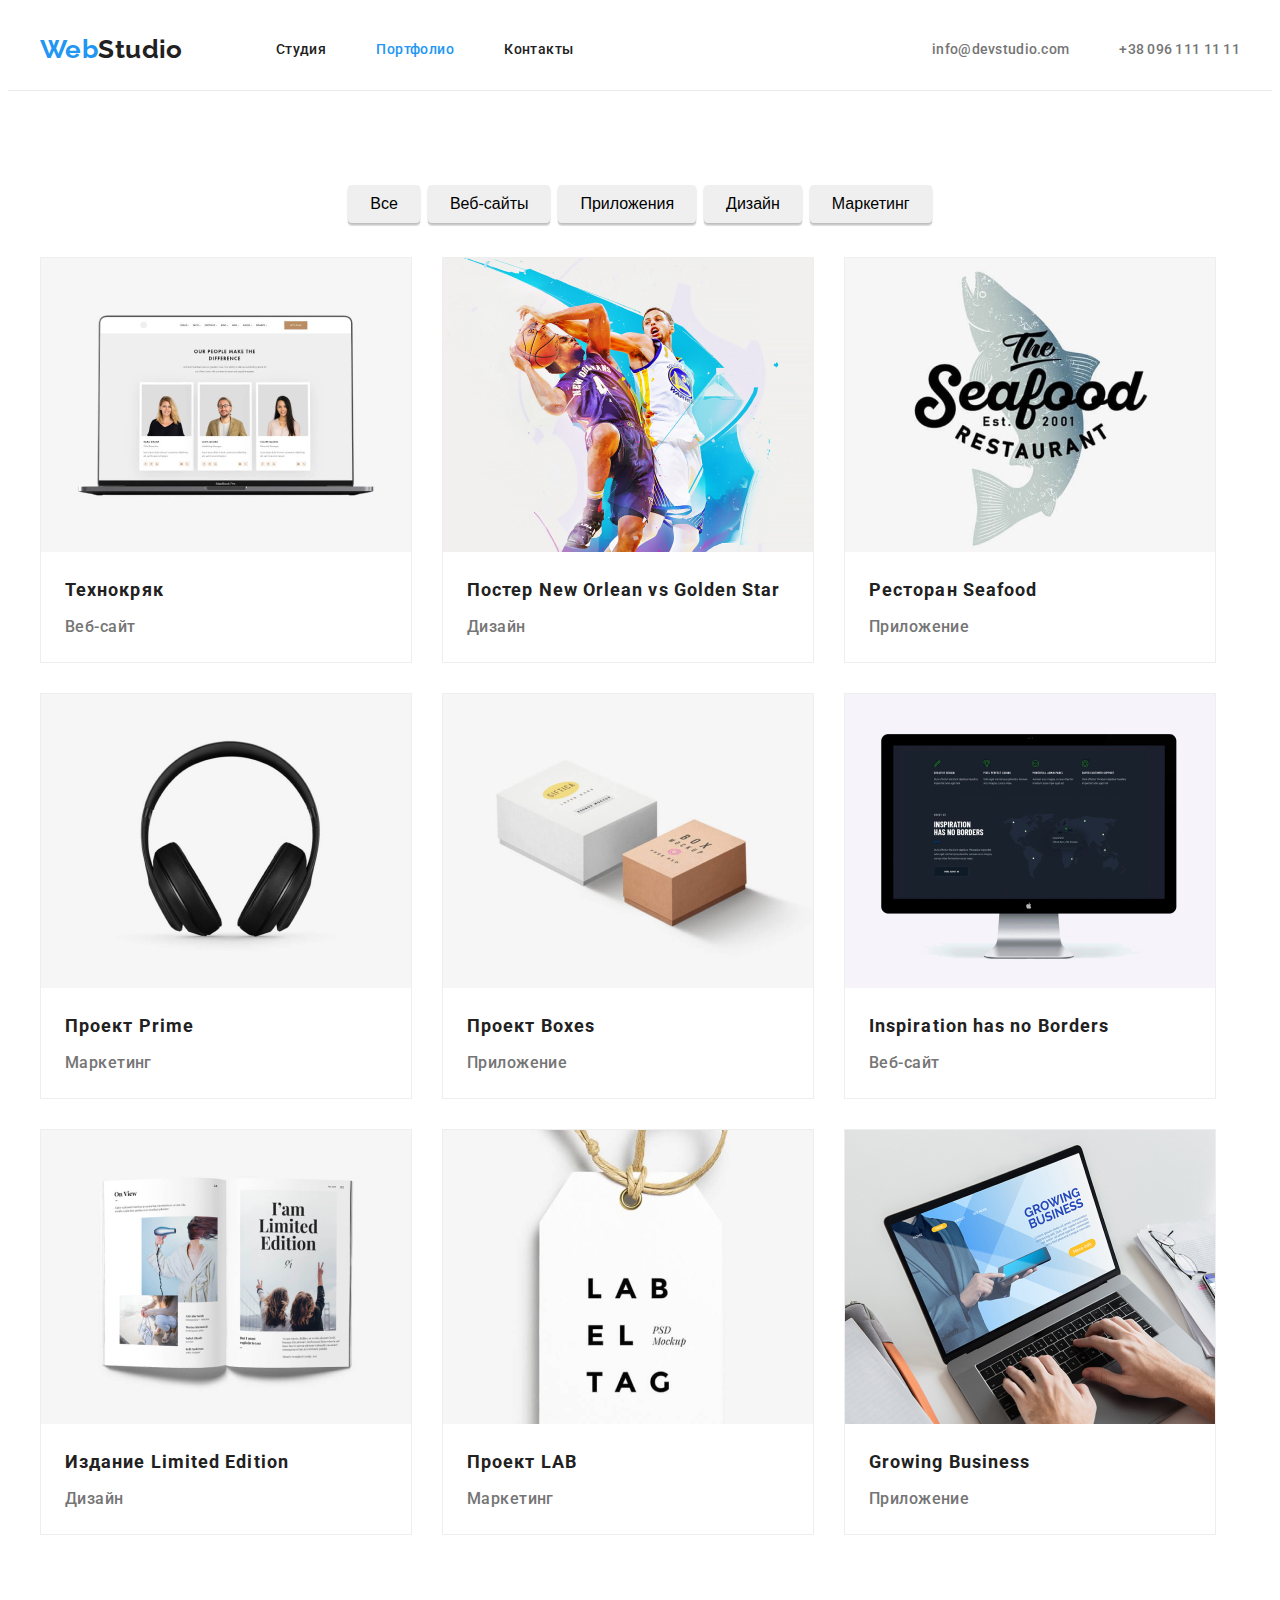
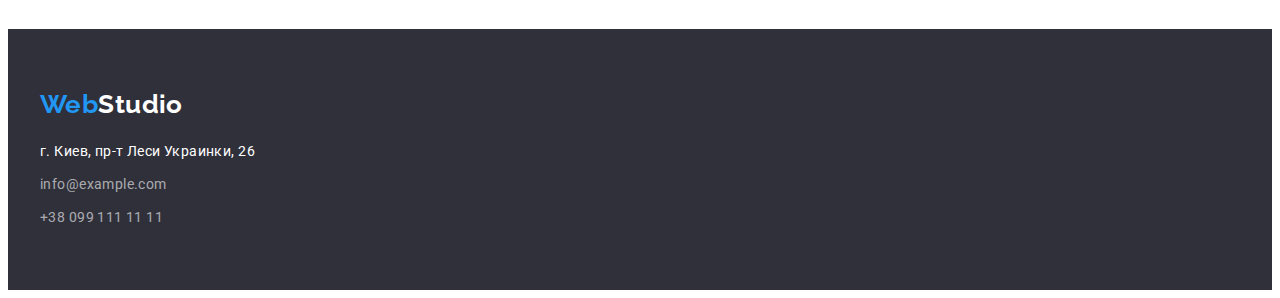
==== portfolio.html @ 08e3b954 "Add files via upload" ====
<!DOCTYPE html>
<html lang="en">

<head>
	<meta charset="UTF-8">
	<meta name="viewport" content="width=device-width, initial-scale=1.0">
	<title>Портфолио</title>
	<link rel="stylesheet" href="https://cdnjs.cloudflare.com/ajax/libs/modern-normalize/1.0.0/modern-normalize.min.css"
		integrity="sha512-ISS7cAi1PEhQ8jnbJpJZMd29NlhNj4AWYyLOSp2CE/CsHxTCu+r+t0D2yoJudVrd0/8fTVPUVDzY5Tvli75u/g=="
		crossorigin="anonymous" />
	<link rel="preconnect" href="https://fonts.gstatic.com">
	<link
		href="https://fonts.googleapis.com/css2?family=Raleway:wght@700;900&family=Roboto:wght@400;500;700;900&display=swap"
		rel="stylesheet">
	<link rel="stylesheet" href="./сss/styles.css">
</head>

<body>
	<!-- Шапка сайта -->
	<header class="header">
		<div class="container flex-cont">
			<nav class="navigation">
				<a class="logo" href="./index.html"> <span class="logo-accent">Web</span>Studio</a>
				<ul class="nav-list">
					<li class="item">
						<a href="./index.html">Студия</a>
					</li>
					<li class="item">
						<a class="current" href="./portfolio.html">Портфолио</a>
					</li>
					<li class="item">
						<a href="#contacts">Контакты</a>
					</li>
				</ul>
			</nav>
			<ul class="contacts-list">
				<li class="item"><a class="contacts" href="mailto:info@devstudio.com">info@devstudio.com</a></li>
				<li class="item"> <a class="contacts" href="tel:+380961111111">+38 096 111 11 11</a></li>
			</ul>
		</div>
	</header>
	<!-- //Шапка сайта -->

	<!-- секция кнопок и галерея -->
	<section class="gallery">
		<div class="container">
			<ul class="gallery-list">
				<li class="item"><button class="btn" type="button">Все</button></li>
				<li class="item"><button class="btn" type="button">Веб-сайты</button></li>
				<li class="item"><button class="btn" type="button">Приложения</button></li>
				<li class="item"><button class="btn" type="button">Дизайн</button></li>
				<li class="item"><button class="btn" type="button">Маркетинг</button></li>
			</ul>

			<ul class="project-list">
				<li class="item">
					<a class="project-link" href="">
						<img src="./img_portfolio/img-0.jpg" alt="галерея работ" width="370" height="294">
						<div class="project-description">
							<h3>Технокряк</h3>
							<p>Веб-сайт</p>
						</div>
					</a>
				</li>
				<li class="item">
					<a class="project-link" href="">
						<img src="./img_portfolio/img-1.jpg" alt="галерея работ" width="370" height="294">
						<div class="project-description">
							<h3>Постер New Orlean vs Golden Star</h3>
							<p>Дизайн</p>
						</div>
					</a>
				</li>
				<li class="item">
					<a class="project-link" href="">
						<img src="./img_portfolio/img-2.jpg" alt="галерея работ" width="370" height="294">
						<div class="project-description">
							<h3>Ресторан Seafood</h3>
							<p>Приложение</p>
						</div>
					</a>
				</li>
				<li class="item">
					<a class="project-link" href="">
						<img src="./img_portfolio/img-3.jpg" alt="галерея работ" width="370" height="294">
						<div class="project-description">
							<h3>Проект Prime</h3>
							<p>Маркетинг</p>
						</div>
					</a>
				</li>
				<li class="item">
					<a class="project-link" href="">
						<img src="./img_portfolio/img-4.jpg" alt="галерея работ" width="370" height="294">
						<div class="project-description">
							<h3>Проект Boxes</h3>
							<p>Приложение</p>
						</div>
					</a>
				</li>
				<li class="item">
					<a class="project-link" href="">
						<img src="./img_portfolio/img-5.jpg" alt="галерея работ" width="370" height="294">
						<div class="project-description">
							<h3>Inspiration has no Borders</h3>
							<p>Веб-сайт</p>
						</div>
					</a>
				</li>
				<li class="item">
					<a class="project-link" href="">
						<img src="./img_portfolio/img-6.jpg" alt="галерея работ" width="370" height="294">
						<div class="project-description">
							<h3>Издание Limited Edition</h3>
							<p>Дизайн</p>
						</div>
					</a>
				</li>
				<li class="item">
					<a class="project-link" href="">
						<img src="./img_portfolio/img-7.jpg" alt="галерея работ" width="370" height="294">
						<div class="project-description">
							<h3>Проект LAB</h3>
							<p>Маркетинг</p>
						</div>
					</a>
				</li>
				<li class="item">
					<a class="project-link" href="">
						<img src="./img_portfolio/img-8.jpg" alt="галерея работ" width="370" height="294">
						<div class="project-description">
							<h3>Growing Business</h3>
							<p>Приложение</p>
						</div>
					</a>
				</li>
			</ul>
		</div>
	</section>
	<!-- //секция кнопок и галерея -->

	<footer class="footer">
		<div class="container">
			<a class="logo" href="./index.html"><span class="logo-accent">Web</span>Studio</a>
			<address>
				г. Киев, пр-т Леси Украинки, 26
			</address>
			<ul class="footer-list">
				<li class="item">
					<a id="contacts" class="contacts-ftr" href="mailto:info@example.com">info@example.com</a>
				</li>
				<li class="item">
					<a class="contacts-ftr" href="tel:+380991111111">+38 099 111 11 11</a>
				</li>
			</ul>
		</div>
	</footer>
</body>

</html>
---- сss/styles.css ----
/* Используемые шрифты  */
/* font-family: "Raleway", sans-serif; */
/* font-family: "Roboto", sans-serif; */

/* Используемые цвета */
/* color: #2196F3; */
/* color: #212121; */
/* color: #757575; */
/* color: rgba(255, 255, 255, 0.6); */
/* background-color:  #2f303a */
/* #eeeeee */
/* #ececec */

:root {
  --main-dark-color: #212121;
  --second-dark-color: #757575;
  --accent-color: #2196f3;
  --contacts-color-footer: rgba(255, 255, 255, 0.6);
  --main-font: "Roboto", sans-serif;
  --second-font: "Raleway", sans-serif;
  --hero-background-color: #2f303a;
  --white-color: #ffffff;
  --background-team-section: #f5f4fa;
  --container-border: #eeeeee;
  --header-border: #ececec;
}

body {
  font-family: var(--main-font);
  font-weight: 400;
  font-size: 14px;
  line-height: 1.1428;
  letter-spacing: 0.03em;
  color: var(--main-dark-color);
}

ul {
  list-style: none;
  padding: 0;
  margin: 0;
}

img {
  display: block;
  max-width: 100%;
  height: auto;
}

a {
  display: block;
  text-decoration: none;
  color: var(--main-dark-color);
  font-weight: 500;
}

a:hover:not(.logo):not(.project-link),
a:focus:not(.logo):not(.project-link) {
  color: var(--accent-color);
}

.logo-accent {
  color: var(--accent-color);
}

.logo {
  font-family: var(--second-font);
  font-weight: 700;
  font-size: 26px;
  line-height: 1.19;
}

.footer .logo {
  margin-bottom: 20px;
  color: var(--white-color);
}

/* Основной контейнер */
.container {
  width: 1200px;
  padding-left: 15px;
  padding-right: 15px;
  margin-left: auto;
  margin-right: auto;
}

.header {
  border-bottom: 1px solid var(--header-border);
}

.flex-cont {
  display: flex;
  justify-content: space-between;
}

.navigation {
  display: flex;
  align-items: center;
}

.nav-list {
  display: flex;
  margin-left: 93px;
}

/* для удобства наведения курсора */
.nav-list .item a {
  padding-top: 33px;
  padding-bottom: 33px;
}

.nav-list .item + .item {
  margin-left: 50px;
}

.contacts {
  font-weight: 500;
  letter-spacing: 0.02em;
  color: var(--second-dark-color);
}

.contacts-list {
  display: flex;
  align-items: center;
}

.contacts-list .item a {
  padding-top: 33px;
  padding-bottom: 33px;
}

.contacts-list .item + .item {
  margin-left: 50px;
}

.current {
  color: var(--accent-color);
}

h1 {
  font-weight: 900;
  font-size: 44px;
  line-height: 1.36;
  letter-spacing: 0.06em;
  text-transform: uppercase;
  color: var(--white-color);

  margin-top: 0;
  margin-bottom: 30px;
}

h2 {
  font-weight: 700;
  font-size: 36px;
  line-height: 1.167;
  text-align: center;

  margin-top: 0;
  margin-bottom: 50px;
}

.hero-banner {
  background-color: var(--hero-background-color);
  text-align: center;
  display: flex;
  justify-content: center;
  align-items: center;
  padding-top: 200px;
  padding-bottom: 200px;
}

.div-hero {
  width: 696px;
}

.hero-btn {
  border-style: none;
  box-shadow: 0px 4px 4px rgba(0, 0, 0, 0.15);
  border-radius: 4px;
  background-color: var(--accent-color);
  color: var(--white-color);
  padding: 10px 32px;
  cursor: pointer;

  font-weight: bold;
  font-size: 16px;
  line-height: 1.875;
  align-items: center;
  letter-spacing: 0.06em;
}

.feature {
  padding-top: 94px;
  padding-bottom: 94px;
}

.feature-list {
  display: flex;
  justify-content: space-between;
}

.feature-list .item {
  max-width: 270px;
}

.feature-list h3 {
  font-size: 14px;
  font-weight: 700;
  text-transform: uppercase;

  margin-top: 0;
  margin-bottom: 10px;
  color: var(--main-dark-color);
}

.feature-list p {
  margin: 0;
  line-height: 1.71;
  color: var(--second-dark-color);
}

.business {
  padding-bottom: 94px;
}

.business-list {
  display: flex;
  justify-content: space-between;
}

.business-list .item {
  width: 370px;
}

.team {
  padding-top: 94px;
  padding-bottom: 94px;
  background-color: var(--background-team-section);
}

.team-list {
  display: flex;
  flex-wrap: wrap;
  justify-content: space-between;
}

.team-list .item {
  width: 270px;
  background: var(--white-color);
  box-shadow: 0px 1px 3px rgba(0, 0, 0, 0.12), 0px 1px 1px rgba(0, 0, 0, 0.14),
    0px 2px 1px rgba(0, 0, 0, 0.2);
  border-radius: 0px 0px 4px 4px;
}

.member-description {
  padding: 30px 0;
}

.team-list h3 {
  font-weight: 500;
  font-size: 16px;
  line-height: 1.187;

  text-align: center;
  margin-top: 0;
  margin-bottom: 10px;
}

.team-list p {
  font-size: 16px;
  line-height: 1.187;
  text-align: center;
  color: var(--second-dark-color);
  margin: 0;
}

.gallery {
  padding-top: 94px;
  padding-bottom: 94px;
}

.gallery-list {
  display: flex;
  justify-content: center;
  margin-bottom: 34px;
}

.gallery-list .item + .item {
  margin-left: 8px;
}

.btn {
  font-weight: 500;
  font-size: 16px;
  line-height: 1.62;

  padding: 6px 22px;
  border-style: none;
  box-shadow: 0px 3px 1px rgba(0, 0, 0, 0.1), 0px 1px 2px rgba(0, 0, 0, 0.08),
    0px 2px 2px rgba(0, 0, 0, 0.12);
  border-radius: 4px;
}
.btn:hover,
.btn:focus {
  background-color: var(--accent-color);
  color: var(--white-color);
  cursor: pointer;
}

.project-list {
  display: flex;
  flex-wrap: wrap;
  /* justify-content: space-between; */
}

.project-list .item {
  max-width: 370px;
  width: calc((100%-60px) / 3);
  background: var(--white-color);
  border: 1px solid var(--container-border);
  margin-right: 30px;
  margin-bottom: 30px;
}

.project-list .item:nth-child(3n) {
  margin-right: 0;
}

.project-list .item:nth-last-child(-n + 3) {
  margin-bottom: 0;
}

.project-description {
  padding: 20px 24px;
}

.project-list .item h3 {
  font-weight: 700;
  font-size: 18px;
  line-height: 2;
  letter-spacing: 0.06em;
  margin-top: 0;
  margin-bottom: 4px;
}

.project-list .item p {
  font-size: 16px;
  line-height: 1.875;
  color: var(--second-dark-color);
  margin: 0;
}

address {
  /* убирает курсив адреса */
  font-style: normal;

  line-height: 1.71;
  color: var(--white-color);
}

.footer {
  padding-top: 60px;
  padding-bottom: 60px;
  background-color: var(--hero-background-color);
}

.footer address {
  margin-bottom: 9px;
}

.footer-list .item:not(:last-child) {
  margin-bottom: 9px;
}

.contacts-ftr {
  font-weight: 400;
  color: var(--contacts-color-footer);
  line-height: 1.714;
}
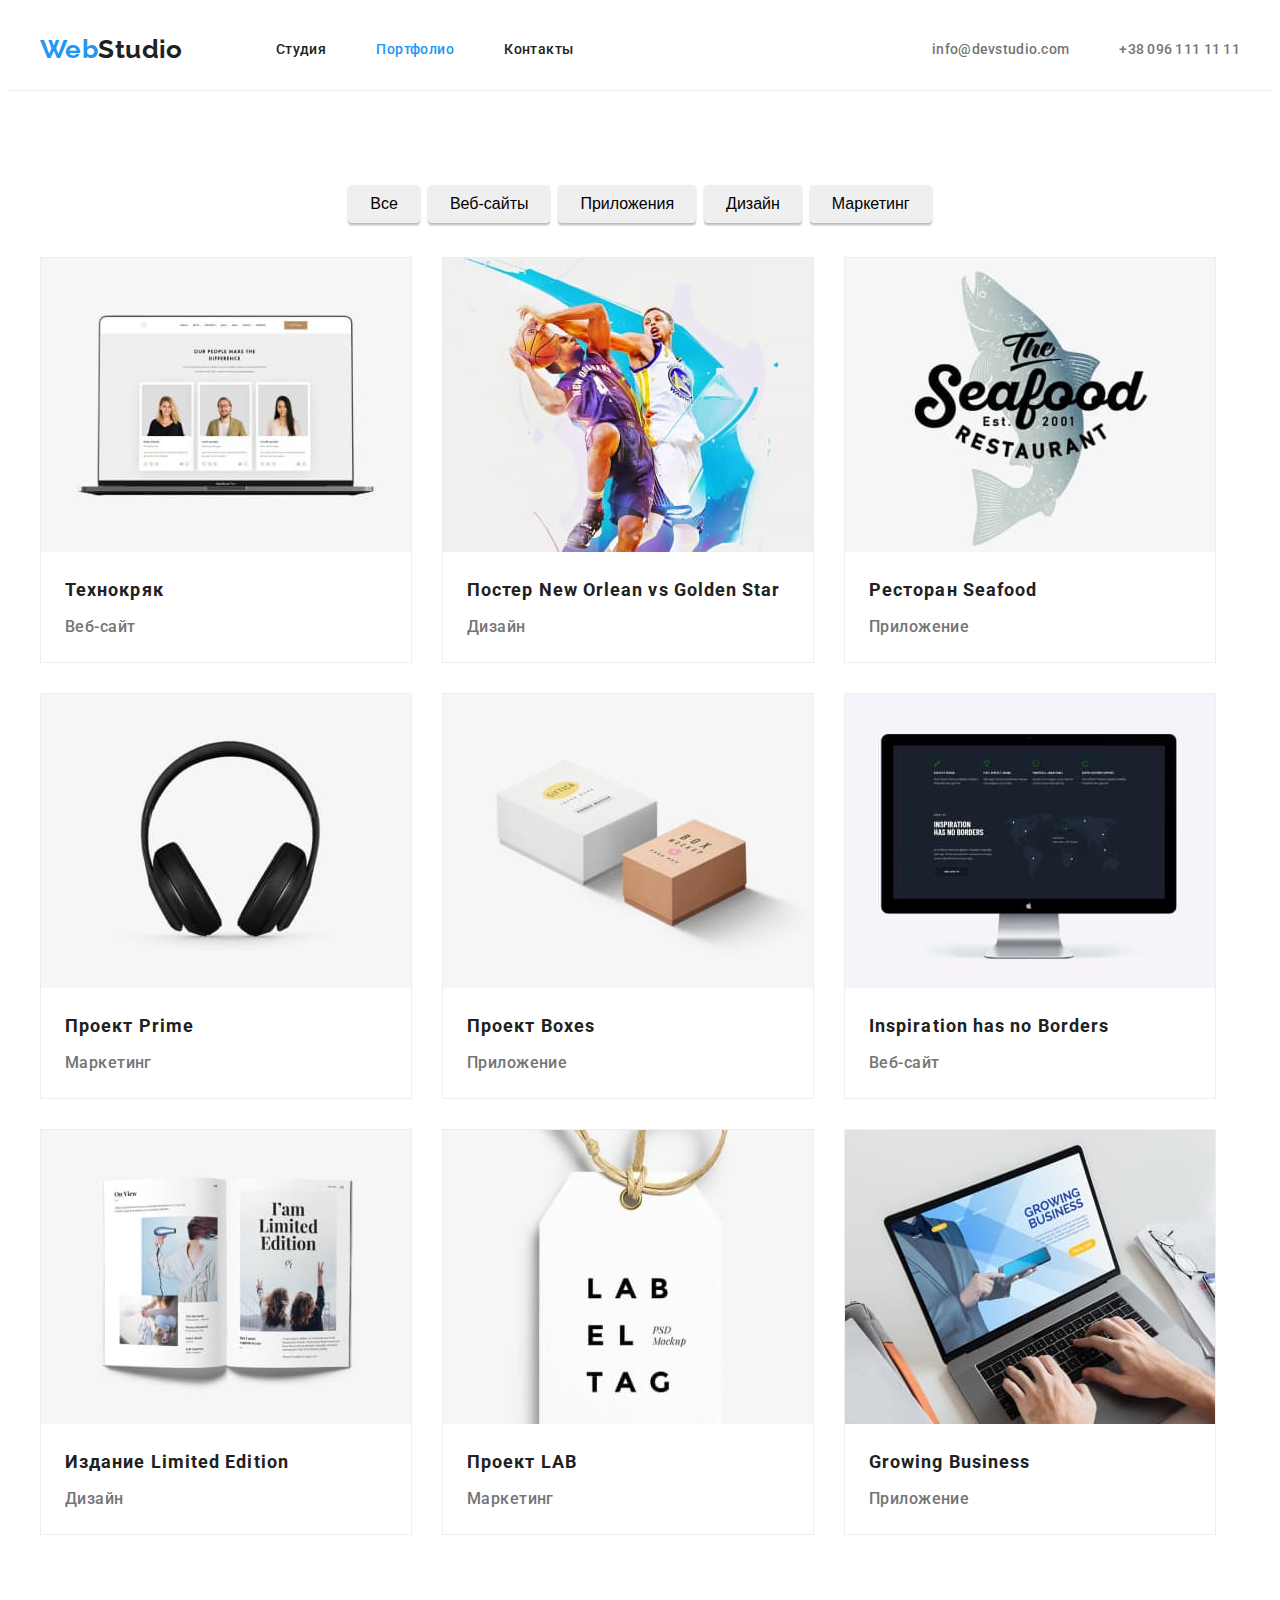
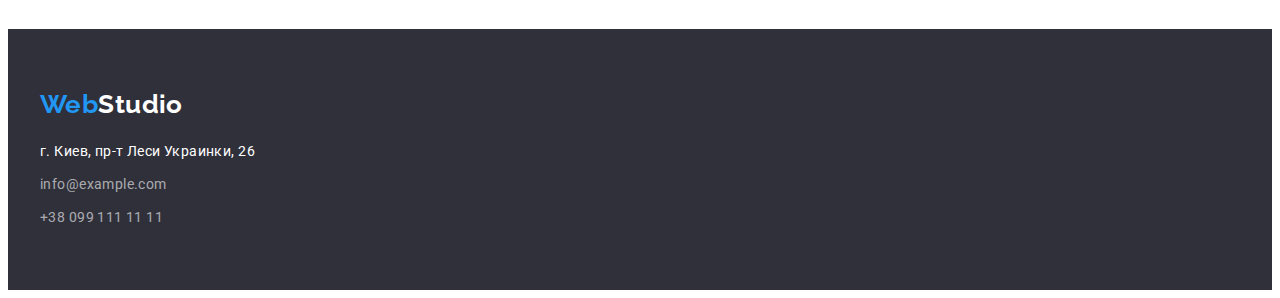
==== commit 293014a4: "Работа с иконками" ====
--- a/portfolio.html
+++ b/portfolio.html
@@ -55,7 +55,7 @@
 			<ul class="project-list">
 				<li class="item">
 					<a class="project-link" href="">
-						<img src="./img_portfolio/img-0.jpg" alt="галерея работ" width="370" height="294">
+						<img src="./img_portfolio/img1.jpg" alt="галерея работ" width="370" height="294">
 						<div class="project-description">
 							<h3>Технокряк</h3>
 							<p>Веб-сайт</p>
@@ -64,7 +64,7 @@
 				</li>
 				<li class="item">
 					<a class="project-link" href="">
-						<img src="./img_portfolio/img-1.jpg" alt="галерея работ" width="370" height="294">
+						<img src="./img_portfolio/img2.jpg" alt="галерея работ" width="370" height="294">
 						<div class="project-description">
 							<h3>Постер New Orlean vs Golden Star</h3>
 							<p>Дизайн</p>
@@ -73,7 +73,7 @@
 				</li>
 				<li class="item">
 					<a class="project-link" href="">
-						<img src="./img_portfolio/img-2.jpg" alt="галерея работ" width="370" height="294">
+						<img src="./img_portfolio/img3.jpg" alt="галерея работ" width="370" height="294">
 						<div class="project-description">
 							<h3>Ресторан Seafood</h3>
 							<p>Приложение</p>
@@ -82,7 +82,7 @@
 				</li>
 				<li class="item">
 					<a class="project-link" href="">
-						<img src="./img_portfolio/img-3.jpg" alt="галерея работ" width="370" height="294">
+						<img src="./img_portfolio/img4.jpg" alt="галерея работ" width="370" height="294">
 						<div class="project-description">
 							<h3>Проект Prime</h3>
 							<p>Маркетинг</p>
@@ -91,7 +91,7 @@
 				</li>
 				<li class="item">
 					<a class="project-link" href="">
-						<img src="./img_portfolio/img-4.jpg" alt="галерея работ" width="370" height="294">
+						<img src="./img_portfolio/img5.jpg" alt="галерея работ" width="370" height="294">
 						<div class="project-description">
 							<h3>Проект Boxes</h3>
 							<p>Приложение</p>
@@ -100,7 +100,7 @@
 				</li>
 				<li class="item">
 					<a class="project-link" href="">
-						<img src="./img_portfolio/img-5.jpg" alt="галерея работ" width="370" height="294">
+						<img src="./img_portfolio/img6.jpg" alt="галерея работ" width="370" height="294">
 						<div class="project-description">
 							<h3>Inspiration has no Borders</h3>
 							<p>Веб-сайт</p>
@@ -109,7 +109,7 @@
 				</li>
 				<li class="item">
 					<a class="project-link" href="">
-						<img src="./img_portfolio/img-6.jpg" alt="галерея работ" width="370" height="294">
+						<img src="./img_portfolio/img7.jpg" alt="галерея работ" width="370" height="294">
 						<div class="project-description">
 							<h3>Издание Limited Edition</h3>
 							<p>Дизайн</p>
@@ -118,7 +118,7 @@
 				</li>
 				<li class="item">
 					<a class="project-link" href="">
-						<img src="./img_portfolio/img-7.jpg" alt="галерея работ" width="370" height="294">
+						<img src="./img_portfolio/img8.jpg" alt="галерея работ" width="370" height="294">
 						<div class="project-description">
 							<h3>Проект LAB</h3>
 							<p>Маркетинг</p>
@@ -127,7 +127,7 @@
 				</li>
 				<li class="item">
 					<a class="project-link" href="">
-						<img src="./img_portfolio/img-8.jpg" alt="галерея работ" width="370" height="294">
+						<img src="./img_portfolio/img9.jpg" alt="галерея работ" width="370" height="294">
 						<div class="project-description">
 							<h3>Growing Business</h3>
 							<p>Приложение</p>
--- a/сss/styles.css
+++ b/сss/styles.css
@@ -10,6 +10,7 @@
 /* background-color:  #2f303a */
 /* #eeeeee */
 /* #ececec */
+/* rgba(47, 48, 58, 0.4); */
 
 :root {
   --main-dark-color: #212121;
@@ -23,6 +24,7 @@
   --background-team-section: #f5f4fa;
   --container-border: #eeeeee;
   --header-border: #ececec;
+  --overlay-color: rgba(47, 48, 58, 0.4);
 }
 
 body {
@@ -128,6 +130,10 @@
   padding-bottom: 33px;
 }
 
+.contacts-list .item svg {
+  margin-right: 10px;
+}
+
 .contacts-list .item + .item {
   margin-left: 50px;
 }
@@ -159,13 +165,21 @@
 }
 
 .hero-banner {
-  background-color: var(--hero-background-color);
+  display: flex;
   text-align: center;
-  display: flex;
   justify-content: center;
   align-items: center;
-  padding-top: 200px;
-  padding-bottom: 200px;
+
+  background-color: var(--hero-background-color);
+  height: 600px;
+  max-width: 1600px;
+  margin-left: auto;
+  margin-right: auto;
+}
+
+.overlay {
+  background-image: linear-gradient(var(--overlay-color), var(--overlay-color)),
+    url(../img/Img-hero-banner.jpg);
 }
 
 .div-hero {
@@ -218,6 +232,14 @@
   color: var(--second-dark-color);
 }
 
+/* Иконка спрайта svg */
+.icon-feature {
+  width: 270px;
+  height: 70px;
+  background-color: var(--background-team-section);
+  margin-bottom: 30px;
+}
+
 .business {
   padding-bottom: 94px;
 }
@@ -270,7 +292,43 @@
   line-height: 1.187;
   text-align: center;
   color: var(--second-dark-color);
-  margin: 0;
+  margin-top: 0;
+  margin-bottom: 16px;
+}
+
+.social-team-list {
+  display: flex;
+  justify-content: center;
+}
+
+.social-team-link {
+  display: flex;
+  justify-content: center;
+  align-items: center;
+  width: 44px;
+  height: 44px;
+  border-radius: 50%;
+}
+
+.social-team-list li + li {
+  margin-left: 10px;
+}
+
+.social-team-link:hover {
+  background-color: var(--accent-color);
+}
+
+.icon-social-team {
+  width: 20px;
+  height: 20px;
+}
+
+.icon-social-team {
+  fill: #afb1b8;
+}
+
+.icon-social-team:hover {
+  fill: var(--white-color);
 }
 
 .gallery {
@@ -321,6 +379,11 @@
   margin-bottom: 30px;
 }
 
+.project-list .item:hover {
+  box-shadow: 0px 1px 1px rgba(0, 0, 0, 0.12), 0px 4px 4px rgba(0, 0, 0, 0.06),
+    1px 4px 6px rgba(0, 0, 0, 0.16);
+}
+
 .project-list .item:nth-child(3n) {
   margin-right: 0;
 }
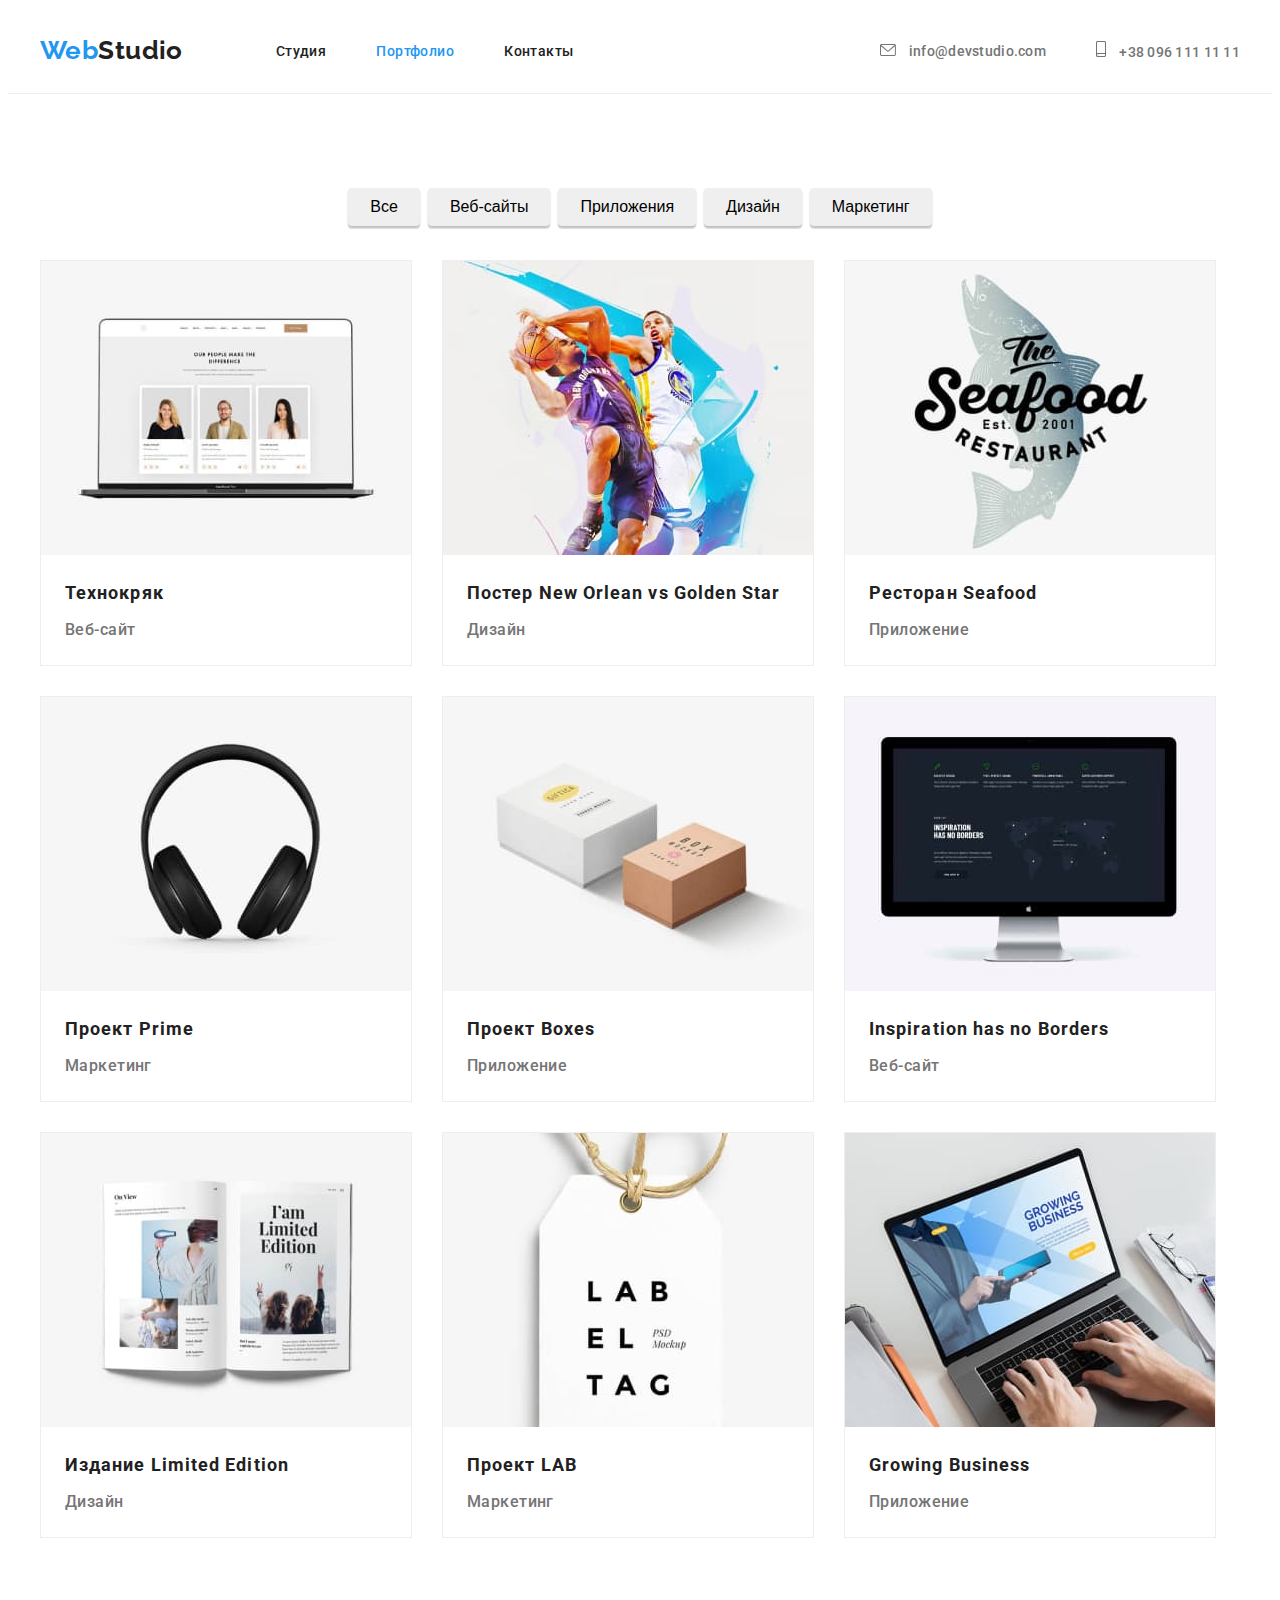
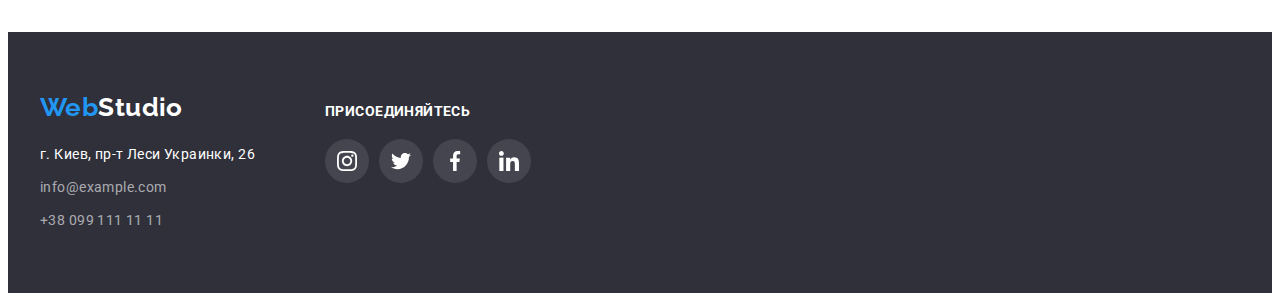
==== commit e0e61de2: "работа с svg" ====
--- a/portfolio.html
+++ b/portfolio.html
@@ -34,8 +34,22 @@
 				</ul>
 			</nav>
 			<ul class="contacts-list">
-				<li class="item"><a class="contacts" href="mailto:info@devstudio.com">info@devstudio.com</a></li>
-				<li class="item"> <a class="contacts" href="tel:+380961111111">+38 096 111 11 11</a></li>
+				<li class="item">
+					<a class="contacts" href="mailto:info@devstudio.com">
+						<svg width="16" , height="12">
+							<use href="./img/symbol-defs.svg#icon-envelope"></use>
+						</svg>
+						info@devstudio.com
+					</a>
+				</li>
+				<li class="item">
+					<a class="contacts" href="tel:+380961111111">
+						<svg width="10" , height="16">
+							<use href="./img/symbol-defs.svg#icon-smartphone"></use>
+						</svg>
+						+38 096 111 11 11
+					</a>
+				</li>
 			</ul>
 		</div>
 	</header>
@@ -141,18 +155,53 @@
 
 	<footer class="footer">
 		<div class="container">
-			<a class="logo" href="./index.html"><span class="logo-accent">Web</span>Studio</a>
-			<address>
-				г. Киев, пр-т Леси Украинки, 26
-			</address>
-			<ul class="footer-list">
-				<li class="item">
-					<a id="contacts" class="contacts-ftr" href="mailto:info@example.com">info@example.com</a>
-				</li>
-				<li class="item">
-					<a class="contacts-ftr" href="tel:+380991111111">+38 099 111 11 11</a>
-				</li>
-			</ul>
+			<div class="left-side">
+				<a class="logo" href="./index.html"><span class="logo-accent">Web</span>Studio</a>
+				<address>
+					г. Киев, пр-т Леси Украинки, 26
+				</address>
+				<ul class="footer-list">
+					<li class="item">
+						<a id="contacts" class="contacts-ftr" href="mailto:info@example.com">info@example.com</a>
+					</li>
+					<li class="item">
+						<a class="contacts-ftr" href="tel:+380991111111">+38 099 111 11 11</a>
+					</li>
+				</ul>
+			</div>
+			<div class="right-side">
+				<h3>Присоединяйтесь</h3>
+				<ul class="social-list">
+					<li>
+						<a class="footer-social-link" href="">
+							<svg class="instagram">
+								<use href="./img/symbol-defs.svg#icon-instagram"></use>
+							</svg>
+						</a>
+					</li>
+					<li>
+						<a class="footer-social-link" href="">
+							<svg class="twitter">
+								<use href="./img/symbol-defs.svg#icon-twitter"></use>
+							</svg>
+						</a>
+					</li>
+					<li>
+						<a class="footer-social-link" href="">
+							<svg class="facebook">
+								<use href="./img/symbol-defs.svg#icon-facebook"></use>
+							</svg>
+						</a>
+					</li>
+					<li>
+						<a class="footer-social-link" href="">
+							<svg class="linkedin">
+								<use href="./img/symbol-defs.svg#icon-linkedin"></use>
+							</svg>
+						</a>
+					</li>
+				</ul>
+			</div>
 		</div>
 	</footer>
 </body>
--- a/сss/styles.css
+++ b/сss/styles.css
@@ -11,6 +11,8 @@
 /* #eeeeee */
 /* #ececec */
 /* rgba(47, 48, 58, 0.4); */
+/* #AFB1B8 */
+/* rgba(255, 255, 255, 0.1); */
 
 :root {
   --main-dark-color: #212121;
@@ -25,6 +27,8 @@
   --container-border: #eeeeee;
   --header-border: #ececec;
   --overlay-color: rgba(47, 48, 58, 0.4);
+  --fill-logo: #afb1b8;
+  --social-footer-bg: rgba(255, 255, 255, 0.1);
 }
 
 body {
@@ -132,6 +136,11 @@
 
 .contacts-list .item svg {
   margin-right: 10px;
+  fill: var(--second-dark-color);
+}
+
+.contacts-list .item svg:hover {
+  fill: var(--accent-color);
 }
 
 .contacts-list .item + .item {
@@ -232,12 +241,19 @@
   color: var(--second-dark-color);
 }
 
-/* Иконка спрайта svg */
-.icon-feature {
+.bg-feature-icon {
   width: 270px;
-  height: 70px;
+  height: 120px;
   background-color: var(--background-team-section);
   margin-bottom: 30px;
+  display: flex;
+  justify-content: center;
+  align-items: center;
+}
+
+.icon-feature {
+  width: 70px;
+  height: 70px;
 }
 
 .business {
@@ -321,10 +337,7 @@
 .icon-social-team {
   width: 20px;
   height: 20px;
-}
-
-.icon-social-team {
-  fill: #afb1b8;
+  fill: var(--fill-logo);
 }
 
 .icon-social-team:hover {
@@ -412,6 +425,68 @@
   margin: 0;
 }
 
+/* Постоянные клиенты */
+.customers {
+  padding-top: 94px;
+  padding-bottom: 94px;
+}
+
+.customers-list {
+  display: flex;
+}
+
+.customers-list li + li {
+  margin-left: 30px;
+}
+
+.customers-list a {
+  width: 170px;
+  height: 90px;
+  border: 1px solid #afb1b8;
+  border-radius: 4px;
+  display: flex;
+  justify-content: center;
+  align-items: center;
+}
+
+.customer-logo {
+  fill: var(--fill-logo);
+}
+
+.customers-list .logo1 {
+  width: 44.27px;
+  height: 49.23px;
+}
+
+.customers-list .logo2 {
+  width: 40px;
+  height: 52px;
+}
+
+.customers-list .logo3 {
+  width: 41px;
+  height: 42.6px;
+}
+
+.customers-list .logo4 {
+  width: 79.66px;
+  height: 42.02px;
+}
+
+.customers-list .logo5 {
+  width: 59px;
+  height: 47px;
+}
+
+.customers-list .logo6 {
+  width: 88.48px;
+  height: 45.44px;
+}
+
+.customer-logo:hover {
+  fill: var(--accent-color);
+}
+
 address {
   /* убирает курсив адреса */
   font-style: normal;
@@ -426,6 +501,71 @@
   background-color: var(--hero-background-color);
 }
 
+.footer .container {
+  display: flex;
+  align-items: baseline;
+}
+
+.footer .left-side {
+  margin-right: 70px;
+}
+
+.footer .right-side h3 {
+  margin-top: 0;
+  margin-bottom: 20px;
+  font-size: 14px;
+  font-weight: 700;
+  text-transform: uppercase;
+  color: var(--white-color);
+}
+
+.social-list {
+  display: flex;
+}
+
+.social-list li + li {
+  margin-left: 10px;
+}
+
+.footer-social-link {
+  width: 44px;
+  height: 44px;
+  background-color: var(--social-footer-bg);
+  border-radius: 50%;
+
+  display: flex;
+  justify-content: center;
+  align-items: center;
+}
+
+.footer-social-link:hover {
+  background-color: var(--accent-color);
+}
+
+.social-list .instagram {
+  fill: var(--white-color);
+  width: 20px;
+  height: 20px;
+}
+
+.social-list .twitter {
+  fill: var(--white-color);
+  width: 20px;
+  height: 20px;
+}
+
+.social-list .facebook {
+  fill: var(--white-color);
+  width: 20px;
+  height: 20px;
+}
+
+.social-list .linkedin {
+  fill: var(--white-color);
+  width: 20px;
+  height: 20px;
+}
+
 .footer address {
   margin-bottom: 9px;
 }
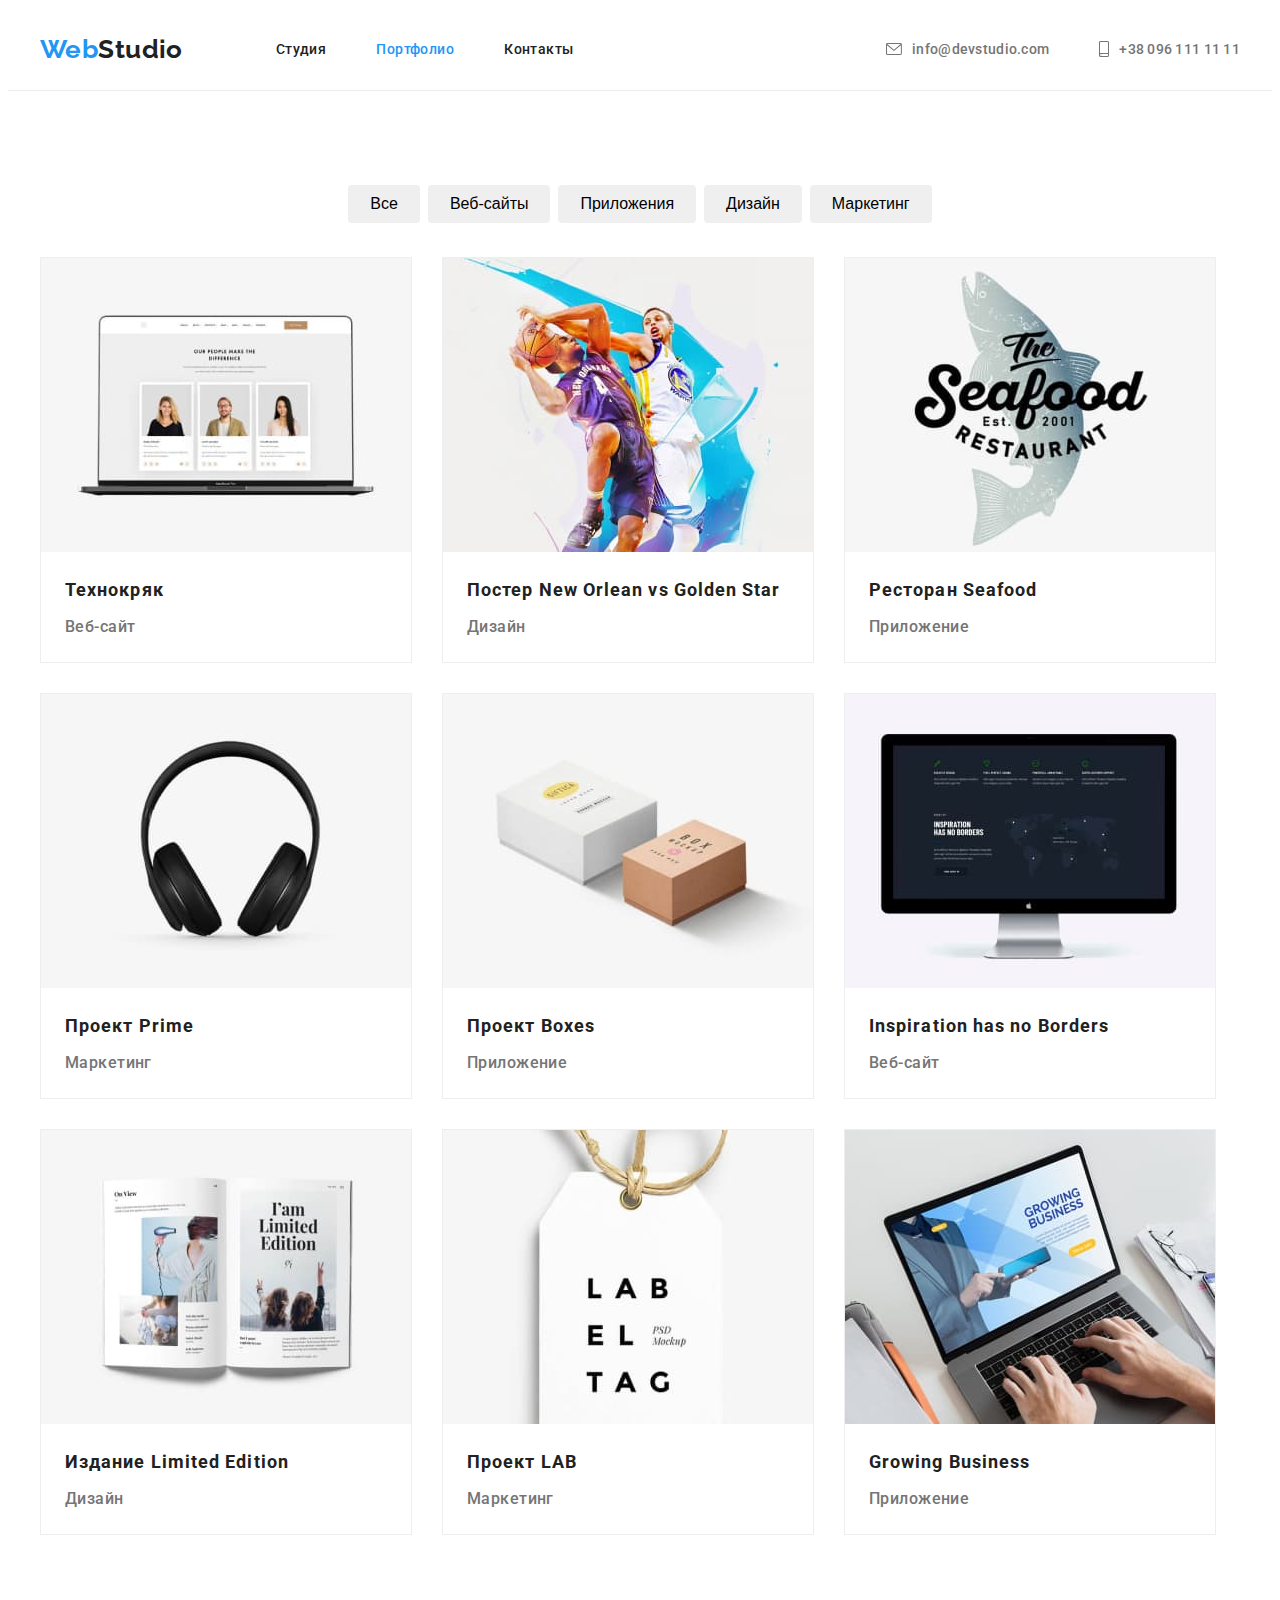
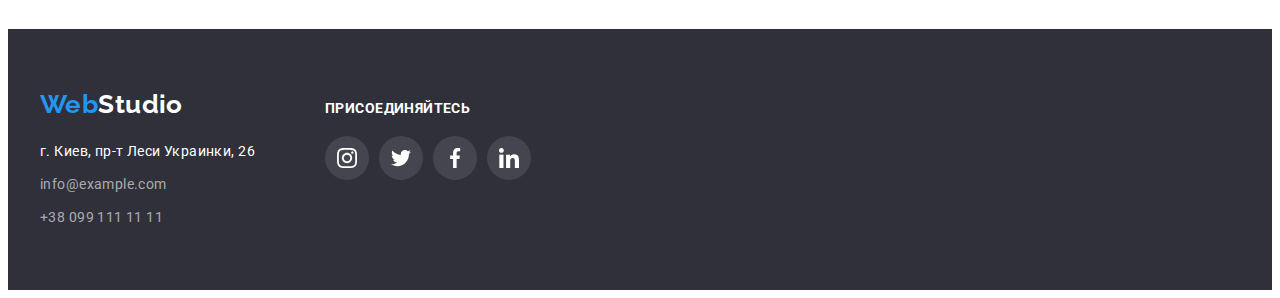
==== commit 9f036ff8: "fix" ====
--- a/portfolio.html
+++ b/portfolio.html
@@ -35,16 +35,16 @@
 			</nav>
 			<ul class="contacts-list">
 				<li class="item">
-					<a class="contacts" href="mailto:info@devstudio.com">
-						<svg width="16" , height="12">
+					<a class="contacts-link" href="mailto:info@devstudio.com">
+						<svg width="16" height="12">
 							<use href="./img/symbol-defs.svg#icon-envelope"></use>
 						</svg>
 						info@devstudio.com
 					</a>
 				</li>
 				<li class="item">
-					<a class="contacts" href="tel:+380961111111">
-						<svg width="10" , height="16">
+					<a class="contacts-link" href="tel:+380961111111">
+						<svg width="10" height="16">
 							<use href="./img/symbol-defs.svg#icon-smartphone"></use>
 						</svg>
 						+38 096 111 11 11
@@ -162,40 +162,41 @@
 				</address>
 				<ul class="footer-list">
 					<li class="item">
-						<a id="contacts" class="contacts-ftr" href="mailto:info@example.com">info@example.com</a>
-					</li>
-					<li class="item">
-						<a class="contacts-ftr" href="tel:+380991111111">+38 099 111 11 11</a>
+						<a id="contacts" class="footer-contacts-link"
+							href="mailto:info@example.com">info@example.com</a>
+					</li>
+					<li class="item">
+						<a class="footer-contacts-link" href="tel:+380991111111">+38 099 111 11 11</a>
 					</li>
 				</ul>
 			</div>
 			<div class="right-side">
 				<h3>Присоединяйтесь</h3>
-				<ul class="social-list">
-					<li>
-						<a class="footer-social-link" href="">
-							<svg class="instagram">
+				<ul class="footer-social-list">
+					<li>
+						<a class="footer-social-link" href="">
+							<svg class="social-icon">
 								<use href="./img/symbol-defs.svg#icon-instagram"></use>
 							</svg>
 						</a>
 					</li>
 					<li>
 						<a class="footer-social-link" href="">
-							<svg class="twitter">
+							<svg class="social-icon">
 								<use href="./img/symbol-defs.svg#icon-twitter"></use>
 							</svg>
 						</a>
 					</li>
 					<li>
 						<a class="footer-social-link" href="">
-							<svg class="facebook">
+							<svg class="social-icon">
 								<use href="./img/symbol-defs.svg#icon-facebook"></use>
 							</svg>
 						</a>
 					</li>
 					<li>
 						<a class="footer-social-link" href="">
-							<svg class="linkedin">
+							<svg class="social-icon">
 								<use href="./img/symbol-defs.svg#icon-linkedin"></use>
 							</svg>
 						</a>
--- a/сss/styles.css
+++ b/сss/styles.css
@@ -118,10 +118,12 @@
   margin-left: 50px;
 }
 
-.contacts {
+.contacts-link {
   font-weight: 500;
   letter-spacing: 0.02em;
   color: var(--second-dark-color);
+  display: flex;
+  align-items: center;
 }
 
 .contacts-list {
@@ -129,7 +131,7 @@
   align-items: center;
 }
 
-.contacts-list .item a {
+.contacts-list .contacts-link {
   padding-top: 33px;
   padding-bottom: 33px;
 }
@@ -139,7 +141,8 @@
   fill: var(--second-dark-color);
 }
 
-.contacts-list .item svg:hover {
+.contacts-list .contacts-link:hover svg,
+.contacts-list .contacts-link:focus svg {
   fill: var(--accent-color);
 }
 
@@ -173,6 +176,7 @@
   margin-bottom: 50px;
 }
 
+/* Герой баннер */
 .hero-banner {
   display: flex;
   text-align: center;
@@ -188,10 +192,10 @@
 
 .overlay {
   background-image: linear-gradient(var(--overlay-color), var(--overlay-color)),
-    url(../img/Img-hero-banner.jpg);
-}
-
-.div-hero {
+    url(../img/img-hero-banner.jpg);
+}
+
+.div-hero-txt {
   width: 696px;
 }
 
@@ -211,6 +215,7 @@
   letter-spacing: 0.06em;
 }
 
+/* Секция преимущества */
 .feature {
   padding-top: 94px;
   padding-bottom: 94px;
@@ -256,6 +261,7 @@
   height: 70px;
 }
 
+/* Чем мы занимаемся  */
 .business {
   padding-bottom: 94px;
 }
@@ -269,6 +275,7 @@
   width: 370px;
 }
 
+/* Наша команда */
 .team {
   padding-top: 94px;
   padding-bottom: 94px;
@@ -277,7 +284,6 @@
 
 .team-list {
   display: flex;
-  flex-wrap: wrap;
   justify-content: space-between;
 }
 
@@ -330,20 +336,23 @@
   margin-left: 10px;
 }
 
-.social-team-link:hover {
-  background-color: var(--accent-color);
-}
-
 .icon-social-team {
   width: 20px;
   height: 20px;
   fill: var(--fill-logo);
 }
 
-.icon-social-team:hover {
+.social-team-link:hover,
+.social-team-link:focus {
+  background-color: var(--accent-color);
+}
+
+.social-team-link:hover .icon-social-team,
+.social-team-link:focus .icon-social-team {
   fill: var(--white-color);
 }
 
+/* Галерея работ */
 .gallery {
   padding-top: 94px;
   padding-bottom: 94px;
@@ -366,33 +375,32 @@
 
   padding: 6px 22px;
   border-style: none;
-  box-shadow: 0px 3px 1px rgba(0, 0, 0, 0.1), 0px 1px 2px rgba(0, 0, 0, 0.08),
-    0px 2px 2px rgba(0, 0, 0, 0.12);
   border-radius: 4px;
 }
 .btn:hover,
 .btn:focus {
   background-color: var(--accent-color);
   color: var(--white-color);
+  box-shadow: 0px 3px 1px rgba(0, 0, 0, 0.1), 0px 1px 2px rgba(0, 0, 0, 0.08),
+    0px 2px 2px rgba(0, 0, 0, 0.12);
   cursor: pointer;
 }
 
 .project-list {
   display: flex;
   flex-wrap: wrap;
-  /* justify-content: space-between; */
 }
 
 .project-list .item {
   max-width: 370px;
   width: calc((100%-60px) / 3);
-  background: var(--white-color);
   border: 1px solid var(--container-border);
   margin-right: 30px;
   margin-bottom: 30px;
 }
 
-.project-list .item:hover {
+.project-list .project-link:hover,
+.project-list .project-link:focus {
   box-shadow: 0px 1px 1px rgba(0, 0, 0, 0.12), 0px 4px 4px rgba(0, 0, 0, 0.06),
     1px 4px 6px rgba(0, 0, 0, 0.16);
 }
@@ -439,10 +447,10 @@
   margin-left: 30px;
 }
 
-.customers-list a {
+.customer-logo-link {
   width: 170px;
   height: 90px;
-  border: 1px solid #afb1b8;
+  border: 1px solid var(--fill-logo);
   border-radius: 4px;
   display: flex;
   justify-content: center;
@@ -451,6 +459,16 @@
 
 .customer-logo {
   fill: var(--fill-logo);
+}
+
+.customer-logo-link:hover,
+.customer-logo-link:focus {
+  border-color: var(--accent-color);
+}
+
+.customer-logo-link:hover .customer-logo,
+.customer-logo-link:focus .customer-logo {
+  fill: var(--accent-color);
 }
 
 .customers-list .logo1 {
@@ -483,10 +501,6 @@
   height: 45.44px;
 }
 
-.customer-logo:hover {
-  fill: var(--accent-color);
-}
-
 address {
   /* убирает курсив адреса */
   font-style: normal;
@@ -494,6 +508,8 @@
   line-height: 1.71;
   color: var(--white-color);
 }
+
+/* Подвал */
 
 .footer {
   padding-top: 60px;
@@ -519,11 +535,11 @@
   color: var(--white-color);
 }
 
-.social-list {
-  display: flex;
-}
-
-.social-list li + li {
+.footer-social-list {
+  display: flex;
+}
+
+.footer-social-list li + li {
   margin-left: 10px;
 }
 
@@ -538,34 +554,17 @@
   align-items: center;
 }
 
-.footer-social-link:hover {
+.footer-social-link:hover,
+.footer-social-link:focus {
   background-color: var(--accent-color);
 }
 
-.social-list .instagram {
+.footer-social-list .social-icon {
   fill: var(--white-color);
   width: 20px;
   height: 20px;
 }
 
-.social-list .twitter {
-  fill: var(--white-color);
-  width: 20px;
-  height: 20px;
-}
-
-.social-list .facebook {
-  fill: var(--white-color);
-  width: 20px;
-  height: 20px;
-}
-
-.social-list .linkedin {
-  fill: var(--white-color);
-  width: 20px;
-  height: 20px;
-}
-
 .footer address {
   margin-bottom: 9px;
 }
@@ -574,7 +573,7 @@
   margin-bottom: 9px;
 }
 
-.contacts-ftr {
+.footer-contacts-link {
   font-weight: 400;
   color: var(--contacts-color-footer);
   line-height: 1.714;
